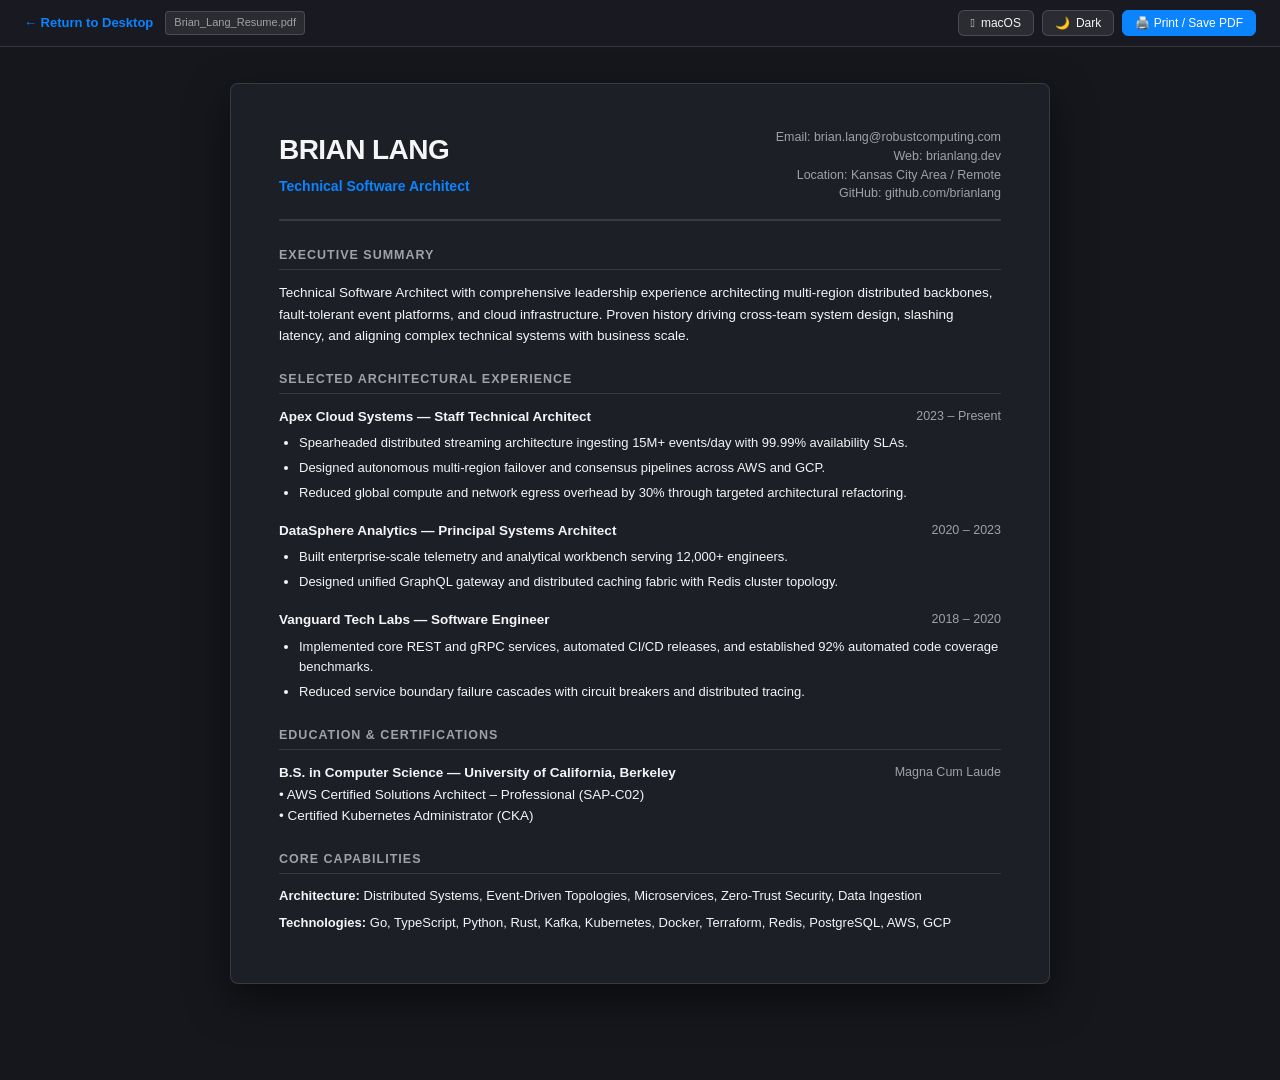
==== assets/resume-placeholder.html @ 660c37dd "BPL - Update location to Kansas City Area" ====
<!DOCTYPE html>
<html lang="en" data-os="macos" data-theme="dark">
<head>
  <meta charset="UTF-8">
  <meta name="viewport" content="width=device-width, initial-scale=1.0">
  <title>Brian Lang - Resume / Curriculum Vitae</title>
  <style>
    /* Theme variables matching main portfolio */
    :root, [data-theme="dark"] {
      --bg: #15171c;
      --paper-bg: #1c1f26;
      --text: #F5F5F7;
      --muted: #A1A1A6;
      --border: rgba(255, 255, 255, 0.12);
      --accent: #0A84FF;
      --bar-bg: rgba(26, 28, 35, 0.85);
      --btn-bg: rgba(255, 255, 255, 0.08);
      --btn-border: rgba(255, 255, 255, 0.15);
      --shadow: 0 16px 40px rgba(0, 0, 0, 0.5);
    }
    [data-theme="light"] {
      --bg: #F0F2F5;
      --paper-bg: #FFFFFF;
      --text: #1D1D1F;
      --muted: #6E6E73;
      --border: #E5E5EA;
      --accent: #0071E3;
      --bar-bg: rgba(255, 255, 255, 0.85);
      --btn-bg: rgba(0, 0, 0, 0.05);
      --btn-border: rgba(0, 0, 0, 0.12);
      --shadow: 0 12px 32px rgba(0, 0, 0, 0.12);
    }

    /* OS Specific Fonts & Accents */
    [data-os="macos"] {
      font-family: -apple-system, BlinkMacSystemFont, "SF Pro Text", "Helvetica Neue", sans-serif;
      --accent: #0A84FF;
    }
    [data-os="windows"] {
      font-family: "Segoe UI Variable", "Segoe UI", sans-serif;
      --accent: #0078D4;
    }
    [data-os="fedora"] {
      font-family: "Cantarell", -apple-system, sans-serif;
      --accent: #3584E4;
    }

    * { box-sizing: border-box; margin: 0; padding: 0; transition: background 0.2s ease, color 0.2s ease; }
    
    body {
      background: var(--bg);
      color: var(--text);
      line-height: 1.6;
      padding-bottom: 60px;
    }

    /* Fixed Top Control Bar with OS & Theme Switchers */
    .top-control-bar {
      position: sticky;
      top: 0;
      z-index: 100;
      background: var(--bar-bg);
      backdrop-filter: blur(20px);
      -webkit-backdrop-filter: blur(20px);
      border-bottom: 1px solid var(--border);
      padding: 10px 24px;
      display: flex;
      justify-content: space-between;
      align-items: center;
      flex-wrap: wrap;
      gap: 12px;
    }

    .bar-left {
      display: flex;
      align-items: center;
      gap: 12px;
    }

    .back-link {
      color: var(--accent);
      text-decoration: none;
      font-weight: 600;
      font-size: 13px;
      display: inline-flex;
      align-items: center;
      gap: 4px;
    }
    .back-link:hover { text-decoration: underline; }

    .doc-pill {
      font-size: 11px;
      padding: 2px 8px;
      border-radius: 4px;
      background: var(--btn-bg);
      border: 1px solid var(--btn-border);
      color: var(--muted);
    }

    .bar-right {
      display: flex;
      align-items: center;
      gap: 8px;
    }

    .control-btn {
      background: var(--btn-bg);
      border: 1px solid var(--btn-border);
      color: var(--text);
      padding: 5px 12px;
      border-radius: 6px;
      cursor: pointer;
      font-size: 12px;
      font-weight: 500;
      display: inline-flex;
      align-items: center;
      gap: 6px;
    }
    .control-btn:hover {
      background: rgba(255, 255, 255, 0.15);
    }
    [data-theme="light"] .control-btn:hover {
      background: rgba(0, 0, 0, 0.08);
    }

    .control-btn.primary {
      background: var(--accent);
      border-color: var(--accent);
      color: #fff;
    }

    /* Resume Document Layout */
    .document-container {
      max-width: 820px;
      margin: 36px auto;
      padding: 44px 48px;
      background: var(--paper-bg);
      border: 1px solid var(--border);
      border-radius: 8px;
      box-shadow: var(--shadow);
      font-size: 13.5px;
    }

    .header {
      display: flex;
      justify-content: space-between;
      border-bottom: 2px solid var(--border);
      padding-bottom: 16px;
      margin-bottom: 24px;
      flex-wrap: wrap;
      gap: 16px;
    }

    h1 {
      margin: 0;
      font-size: 28px;
      letter-spacing: -0.02em;
    }

    .title {
      font-size: 14px;
      color: var(--accent);
      font-weight: 600;
      margin-top: 2px;
    }

    .contact-info {
      font-size: 12.5px;
      color: var(--muted);
      text-align: right;
      line-height: 1.5;
    }

    h2 {
      font-size: 12.5px;
      letter-spacing: 0.08em;
      text-transform: uppercase;
      color: var(--muted);
      border-bottom: 1px solid var(--border);
      padding-bottom: 4px;
      margin-top: 22px;
      margin-bottom: 12px;
    }

    .job { margin-bottom: 16px; }
    .job-head { display: flex; justify-content: space-between; font-weight: 600; font-size: 13.5px; }
    .job-head span { color: var(--muted); font-weight: normal; font-size: 12.5px; }
    ul { margin: 6px 0; padding-left: 20px; font-size: 13px; color: var(--text); }
    li { margin-bottom: 4px; }
    .skills-line { font-size: 13px; margin-bottom: 6px; }

    @media print {
      .top-control-bar { display: none; }
      body { margin: 0; padding: 0; background: #FFF; color: #000; }
      .document-container { margin: 0; padding: 0; border: none; box-shadow: none; max-width: 100%; }
    }
  </style>
</head>
<body>

  <!-- Sticky Top Control Bar with OS & Theme Switchers -->
  <div class="top-control-bar">
    <div class="bar-left">
      <a href="../index.html" class="back-link">&larr; Return to Desktop</a>
      <span class="doc-pill">Brian_Lang_Resume.pdf</span>
    </div>

    <div class="bar-right">
      <!-- OS Switcher Pill -->
      <button class="control-btn" id="resume-os-btn" title="Cycle Operating System Theme (macOS → Windows 11 → Fedora GNOME)">
        <span id="os-icon"></span>
        <span id="os-label">macOS</span>
      </button>

      <!-- Theme Switcher Pill -->
      <button class="control-btn" id="resume-theme-btn" title="Toggle Light / Dark Mode">
        <span id="theme-icon">🌙</span>
        <span id="theme-label">Dark</span>
      </button>

      <!-- Print Button -->
      <button class="control-btn primary" onclick="window.print()">
        🖨️ Print / Save PDF
      </button>
    </div>
  </div>

  <main class="document-container">
    <div class="header">
      <div>
        <h1>BRIAN LANG</h1>
        <div class="title">Technical Software Architect</div>
      </div>
      <div class="contact-info">
        <div>Email: brian.lang@robustcomputing.com</div>
        <div>Web: brianlang.dev</div>
        <div>Location: Kansas City Area / Remote</div>
        <div>GitHub: github.com/brianlang</div>
      </div>
    </div>

    <h2>Executive Summary</h2>
    <p>
      Technical Software Architect with comprehensive leadership experience architecting multi-region distributed backbones,
      fault-tolerant event platforms, and cloud infrastructure. Proven history driving cross-team system design, slashing latency,
      and aligning complex technical systems with business scale.
    </p>

    <h2>Selected Architectural Experience</h2>
    <div class="job">
      <div class="job-head">
        <div>Apex Cloud Systems — Staff Technical Architect</div>
        <span>2023 – Present</span>
      </div>
      <ul>
        <li>Spearheaded distributed streaming architecture ingesting 15M+ events/day with 99.99% availability SLAs.</li>
        <li>Designed autonomous multi-region failover and consensus pipelines across AWS and GCP.</li>
        <li>Reduced global compute and network egress overhead by 30% through targeted architectural refactoring.</li>
      </ul>
    </div>

    <div class="job">
      <div class="job-head">
        <div>DataSphere Analytics — Principal Systems Architect</div>
        <span>2020 – 2023</span>
      </div>
      <ul>
        <li>Built enterprise-scale telemetry and analytical workbench serving 12,000+ engineers.</li>
        <li>Designed unified GraphQL gateway and distributed caching fabric with Redis cluster topology.</li>
      </ul>
    </div>

    <div class="job">
      <div class="job-head">
        <div>Vanguard Tech Labs — Software Engineer</div>
        <span>2018 – 2020</span>
      </div>
      <ul>
        <li>Implemented core REST and gRPC services, automated CI/CD releases, and established 92% automated code coverage benchmarks.</li>
        <li>Reduced service boundary failure cascades with circuit breakers and distributed tracing.</li>
      </ul>
    </div>

    <h2>Education &amp; Certifications</h2>
    <div class="job">
      <div class="job-head">
        <div>B.S. in Computer Science — University of California, Berkeley</div>
        <span>Magna Cum Laude</span>
      </div>
      <div>• AWS Certified Solutions Architect – Professional (SAP-C02)</div>
      <div>• Certified Kubernetes Administrator (CKA)</div>
    </div>

    <h2>Core Capabilities</h2>
    <div class="skills-line"><strong>Architecture:</strong> Distributed Systems, Event-Driven Topologies, Microservices, Zero-Trust Security, Data Ingestion</div>
    <div class="skills-line"><strong>Technologies:</strong> Go, TypeScript, Python, Rust, Kafka, Kubernetes, Docker, Terraform, Redis, PostgreSQL, AWS, GCP</div>
  </main>

  <script>
    (function () {
      const OS_KEY = 'portfolio-os-preference';
      const THEME_KEY = 'portfolio-theme-preference';
      const OS_LIST = ['macos', 'windows', 'fedora'];
      const html = document.documentElement;

      const osBtn = document.getElementById('resume-os-btn');
      const osIcon = document.getElementById('os-icon');
      const osLabel = document.getElementById('os-label');

      const themeBtn = document.getElementById('resume-theme-btn');
      const themeIcon = document.getElementById('theme-icon');
      const themeLabel = document.getElementById('theme-label');

      function applyOS(os) {
        html.setAttribute('data-os', os);
        localStorage.setItem(OS_KEY, os);
        if (os === 'macos') {
          osIcon.textContent = '';
          osLabel.textContent = 'macOS';
        } else if (os === 'windows') {
          osIcon.textContent = '🪟';
          osLabel.textContent = 'Windows 11';
        } else {
          osIcon.textContent = '🔵';
          osLabel.textContent = 'Fedora GNOME';
        }
      }

      function applyTheme(theme) {
        html.setAttribute('data-theme', theme);
        localStorage.setItem(THEME_KEY, theme);
        const isDark = theme === 'dark';
        themeIcon.textContent = isDark ? '🌙' : '☀️';
        themeLabel.textContent = isDark ? 'Dark' : 'Light';
      }

      function cycleOS() {
        const cur = html.getAttribute('data-os') || 'macos';
        const next = OS_LIST[(OS_LIST.indexOf(cur) + 1) % OS_LIST.length];
        applyOS(next);
      }

      function toggleTheme() {
        const cur = html.getAttribute('data-theme') || 'dark';
        applyTheme(cur === 'dark' ? 'light' : 'dark');
      }

      osBtn.addEventListener('click', cycleOS);
      themeBtn.addEventListener('click', toggleTheme);

      // Load saved preferences
      applyOS(localStorage.getItem(OS_KEY) || 'macos');
      applyTheme(localStorage.getItem(THEME_KEY) || 'dark');
    })();
  </script>
</body>
</html>
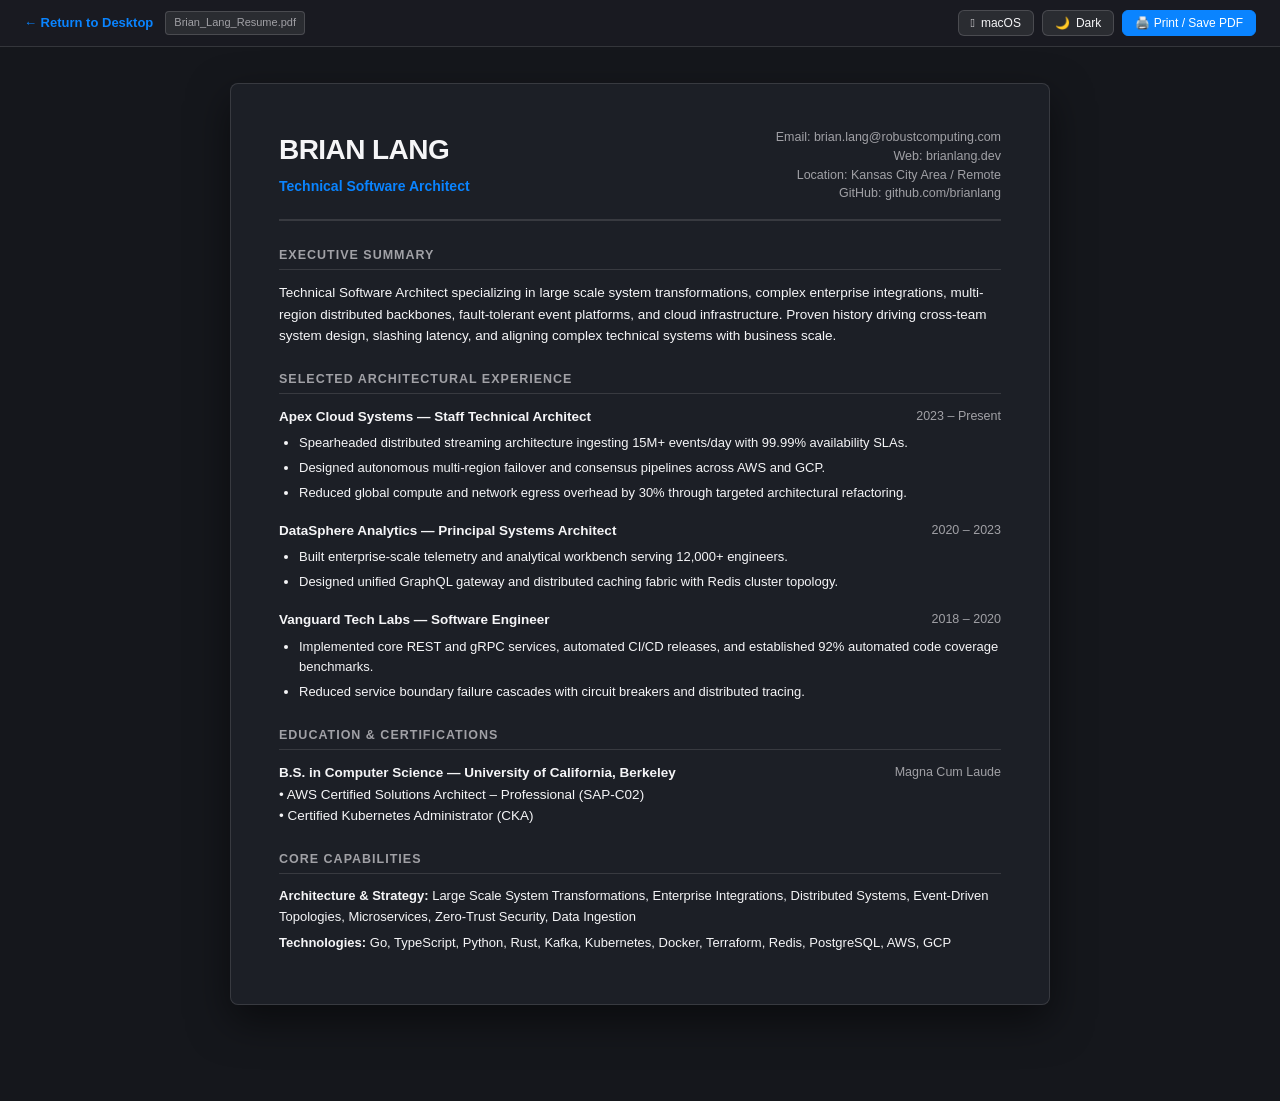
==== commit eb2a642e: "BPL - Update specialization to include large scale system transformations and integrations" ====
--- a/assets/resume-placeholder.html
+++ b/assets/resume-placeholder.html
@@ -241,9 +241,9 @@
 
     <h2>Executive Summary</h2>
     <p>
-      Technical Software Architect with comprehensive leadership experience architecting multi-region distributed backbones,
-      fault-tolerant event platforms, and cloud infrastructure. Proven history driving cross-team system design, slashing latency,
-      and aligning complex technical systems with business scale.
+      Technical Software Architect specializing in large scale system transformations, complex enterprise integrations,
+      multi-region distributed backbones, fault-tolerant event platforms, and cloud infrastructure. Proven history driving
+      cross-team system design, slashing latency, and aligning complex technical systems with business scale.
     </p>
 
     <h2>Selected Architectural Experience</h2>
@@ -292,7 +292,7 @@
     </div>
 
     <h2>Core Capabilities</h2>
-    <div class="skills-line"><strong>Architecture:</strong> Distributed Systems, Event-Driven Topologies, Microservices, Zero-Trust Security, Data Ingestion</div>
+    <div class="skills-line"><strong>Architecture &amp; Strategy:</strong> Large Scale System Transformations, Enterprise Integrations, Distributed Systems, Event-Driven Topologies, Microservices, Zero-Trust Security, Data Ingestion</div>
     <div class="skills-line"><strong>Technologies:</strong> Go, TypeScript, Python, Rust, Kafka, Kubernetes, Docker, Terraform, Redis, PostgreSQL, AWS, GCP</div>
   </main>
 
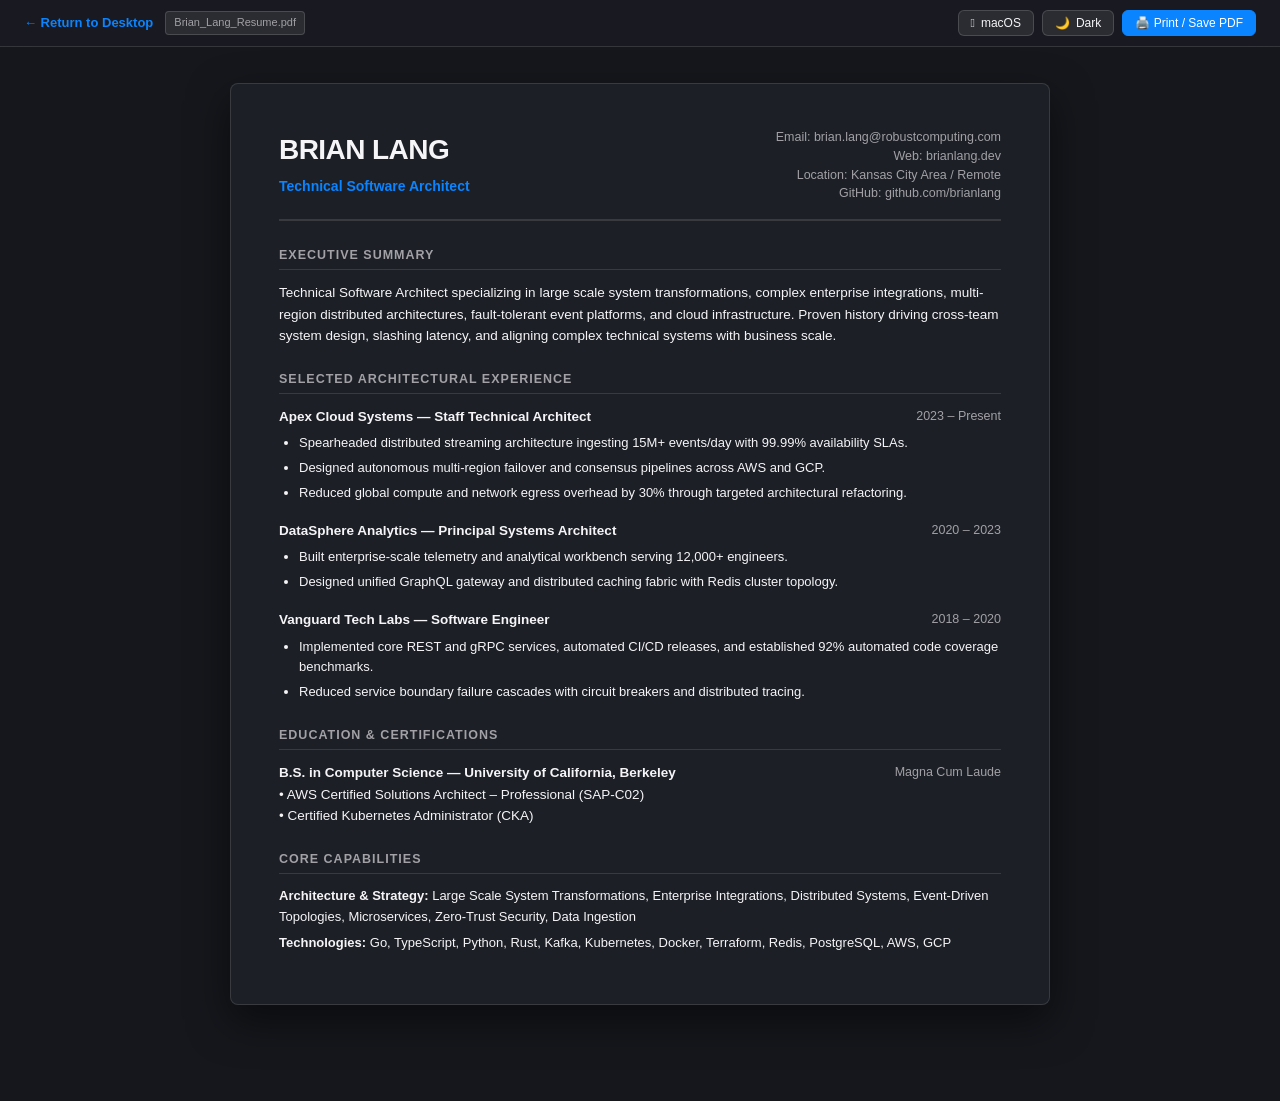
==== commit 7ed7cf1d: "BPL - Remove mentions of distributed backbones" ====
--- a/assets/resume-placeholder.html
+++ b/assets/resume-placeholder.html
@@ -242,7 +242,7 @@
     <h2>Executive Summary</h2>
     <p>
       Technical Software Architect specializing in large scale system transformations, complex enterprise integrations,
-      multi-region distributed backbones, fault-tolerant event platforms, and cloud infrastructure. Proven history driving
+      multi-region distributed architectures, fault-tolerant event platforms, and cloud infrastructure. Proven history driving
       cross-team system design, slashing latency, and aligning complex technical systems with business scale.
     </p>
 
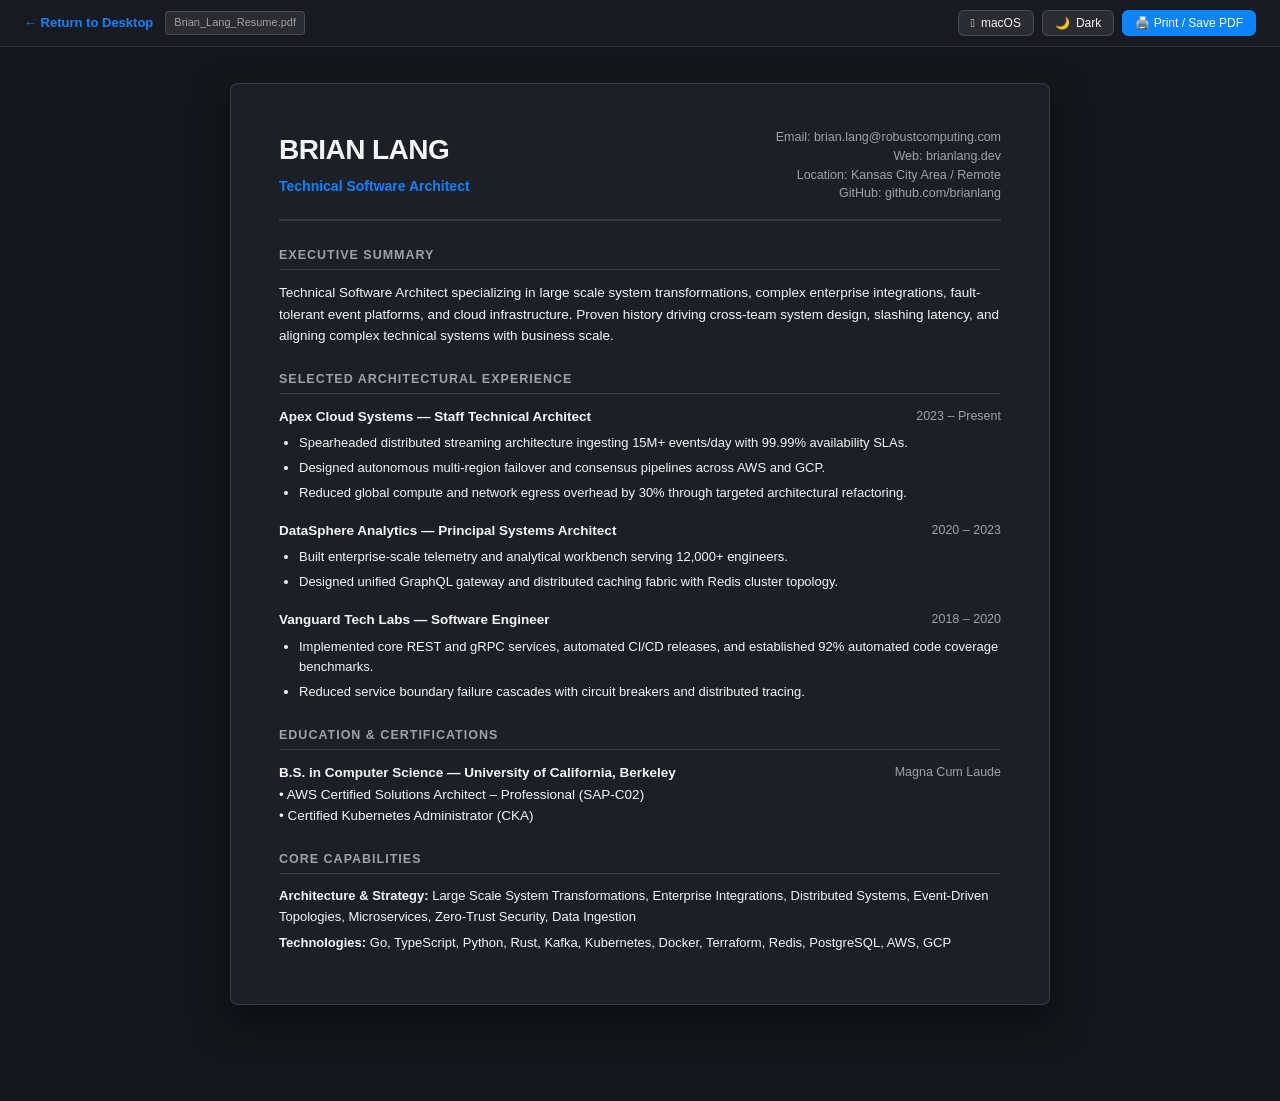
==== commit 6da727a3: "BPL - Remove references to resilient distributed architectures" ====
--- a/assets/resume-placeholder.html
+++ b/assets/resume-placeholder.html
@@ -242,8 +242,8 @@
     <h2>Executive Summary</h2>
     <p>
       Technical Software Architect specializing in large scale system transformations, complex enterprise integrations,
-      multi-region distributed architectures, fault-tolerant event platforms, and cloud infrastructure. Proven history driving
-      cross-team system design, slashing latency, and aligning complex technical systems with business scale.
+      fault-tolerant event platforms, and cloud infrastructure. Proven history driving cross-team system design, slashing latency,
+      and aligning complex technical systems with business scale.
     </p>
 
     <h2>Selected Architectural Experience</h2>
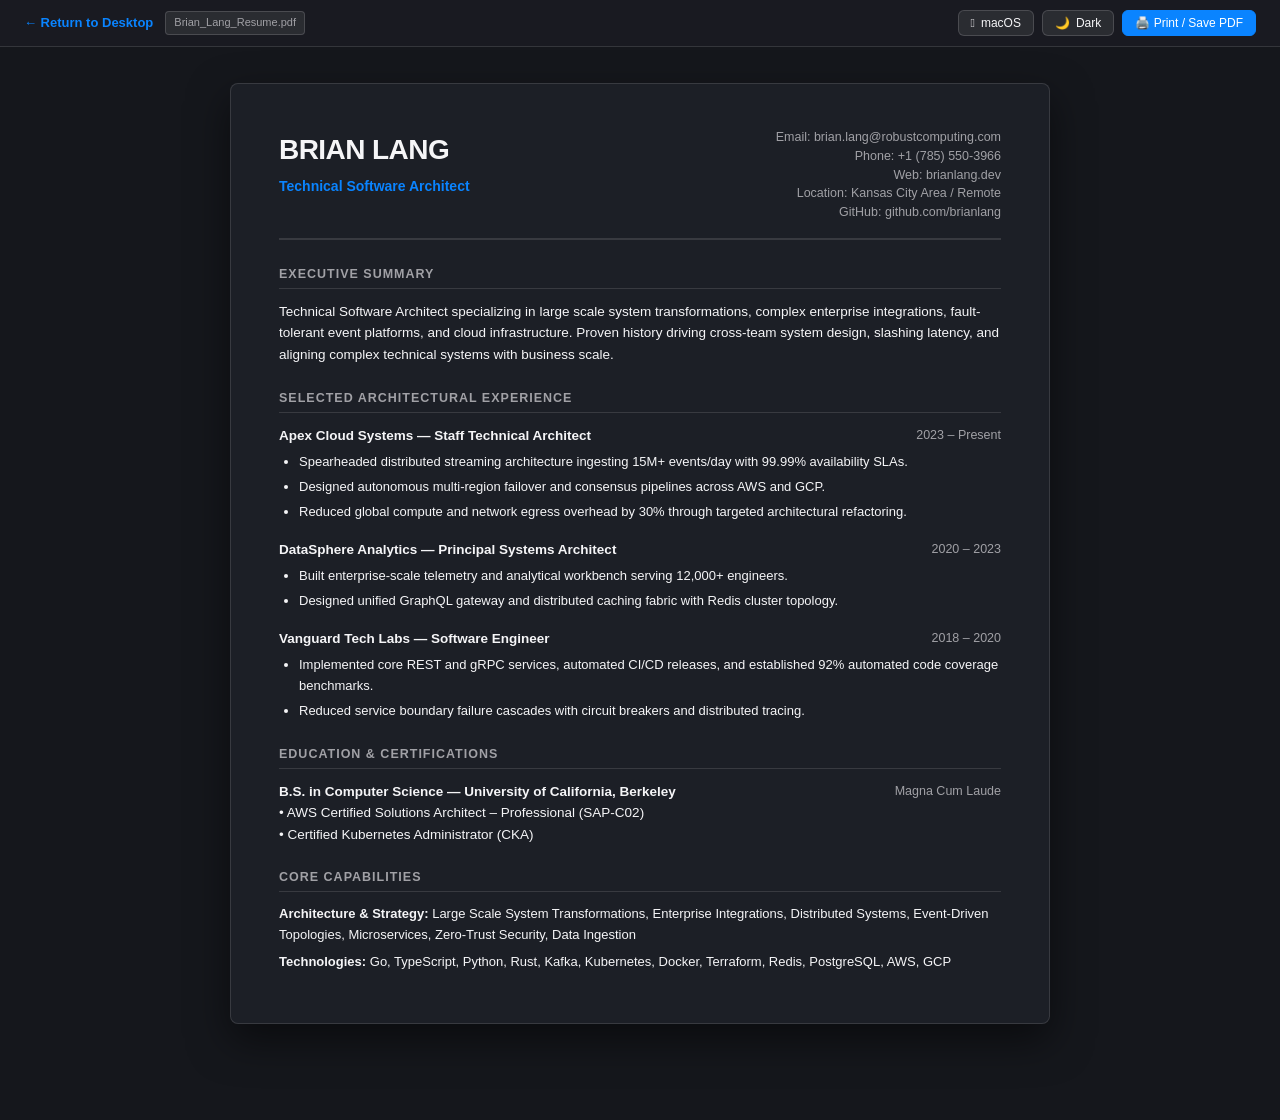
==== commit a49ee362: "BPL - Add phone contact information to contact section" ====
--- a/assets/resume-placeholder.html
+++ b/assets/resume-placeholder.html
@@ -233,6 +233,7 @@
       </div>
       <div class="contact-info">
         <div>Email: brian.lang@robustcomputing.com</div>
+        <div>Phone: +1 (785) 550-3966</div>
         <div>Web: brianlang.dev</div>
         <div>Location: Kansas City Area / Remote</div>
         <div>GitHub: github.com/brianlang</div>
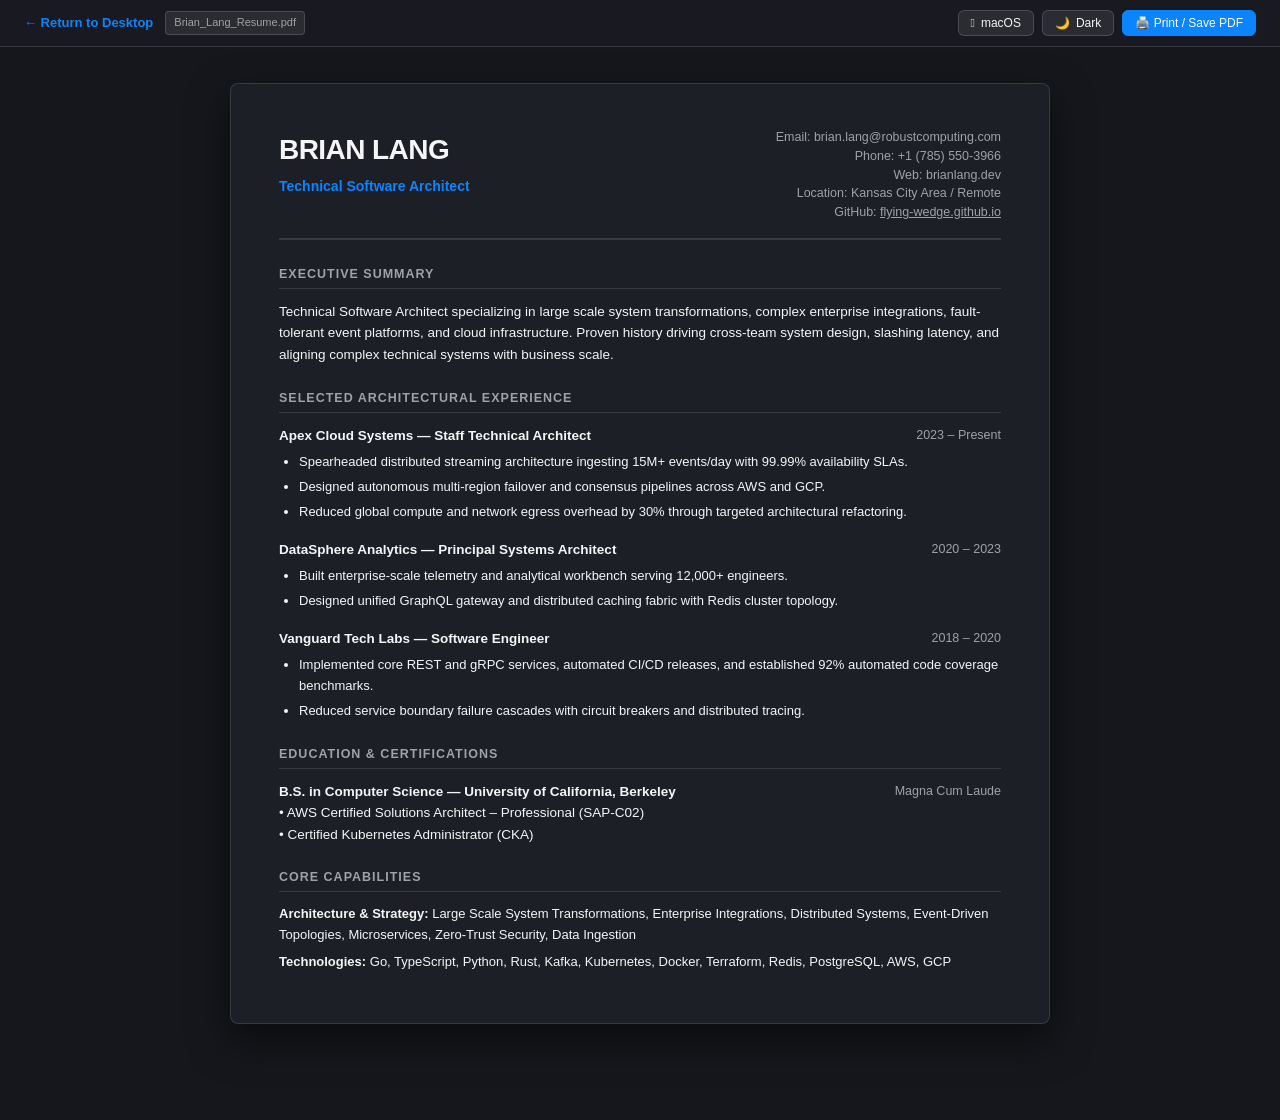
==== commit e7da874e: "BPL - Update GitHub links to https://flying-wedge.github.io/" ====
--- a/assets/resume-placeholder.html
+++ b/assets/resume-placeholder.html
@@ -236,7 +236,7 @@
         <div>Phone: +1 (785) 550-3966</div>
         <div>Web: brianlang.dev</div>
         <div>Location: Kansas City Area / Remote</div>
-        <div>GitHub: github.com/brianlang</div>
+        <div>GitHub: <a href="https://flying-wedge.github.io/" target="_blank" rel="noopener noreferrer" style="color: inherit; text-decoration: underline;">flying-wedge.github.io</a></div>
       </div>
     </div>
 
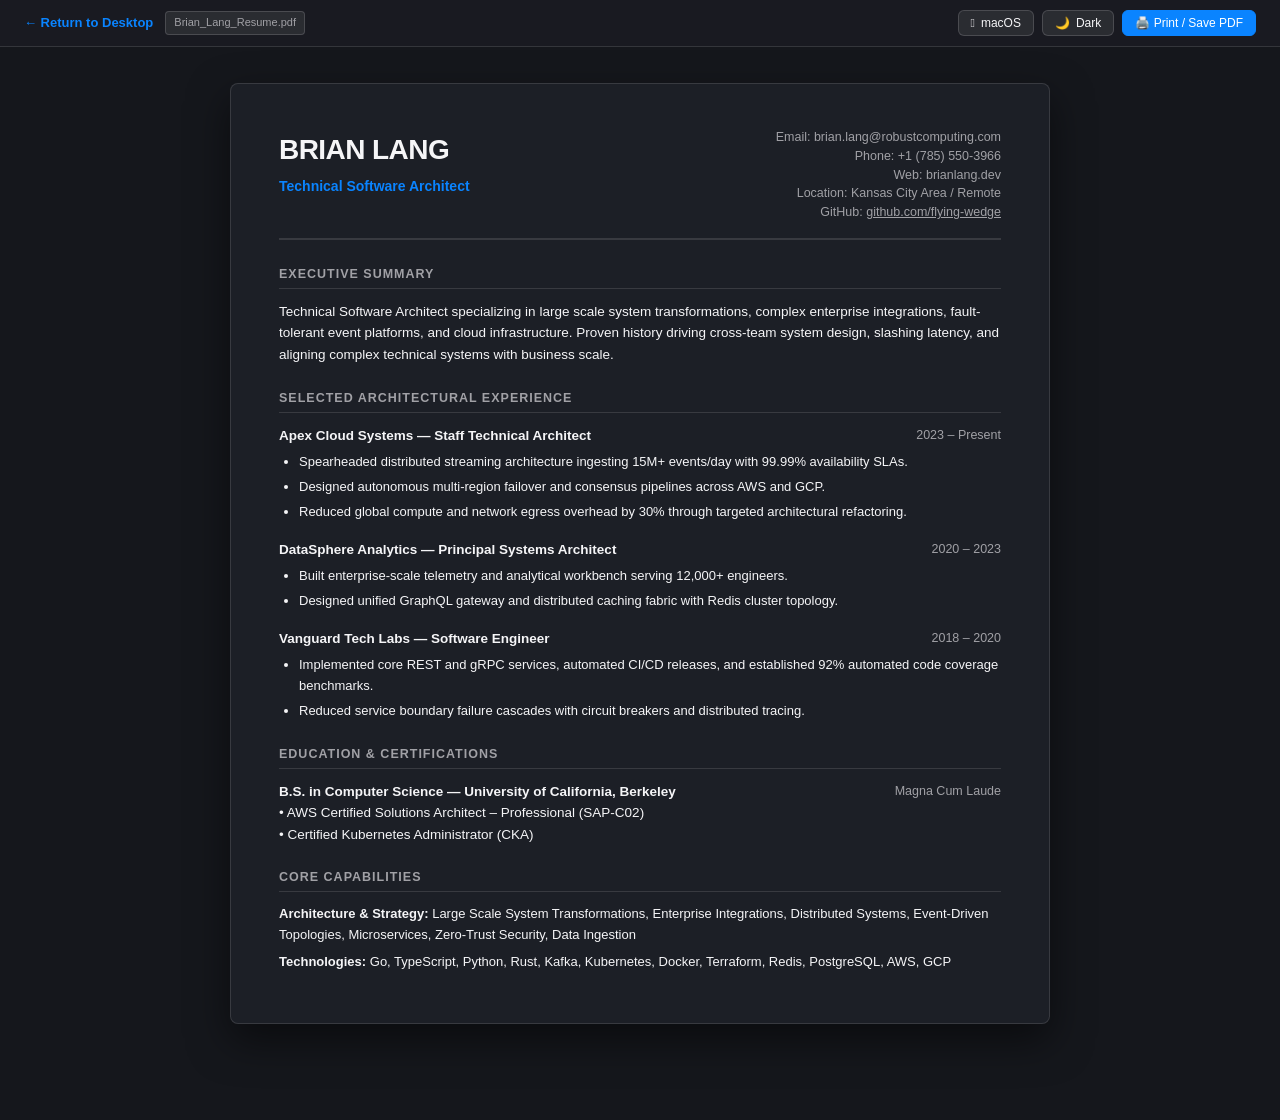
==== commit 62f52e56: "BPL - Update GitHub link to https://github.com/flying-wedge" ====
--- a/assets/resume-placeholder.html
+++ b/assets/resume-placeholder.html
@@ -236,7 +236,7 @@
         <div>Phone: +1 (785) 550-3966</div>
         <div>Web: brianlang.dev</div>
         <div>Location: Kansas City Area / Remote</div>
-        <div>GitHub: <a href="https://flying-wedge.github.io/" target="_blank" rel="noopener noreferrer" style="color: inherit; text-decoration: underline;">flying-wedge.github.io</a></div>
+        <div>GitHub: <a href="https://github.com/flying-wedge" target="_blank" rel="noopener noreferrer" style="color: inherit; text-decoration: underline;">github.com/flying-wedge</a></div>
       </div>
     </div>
 
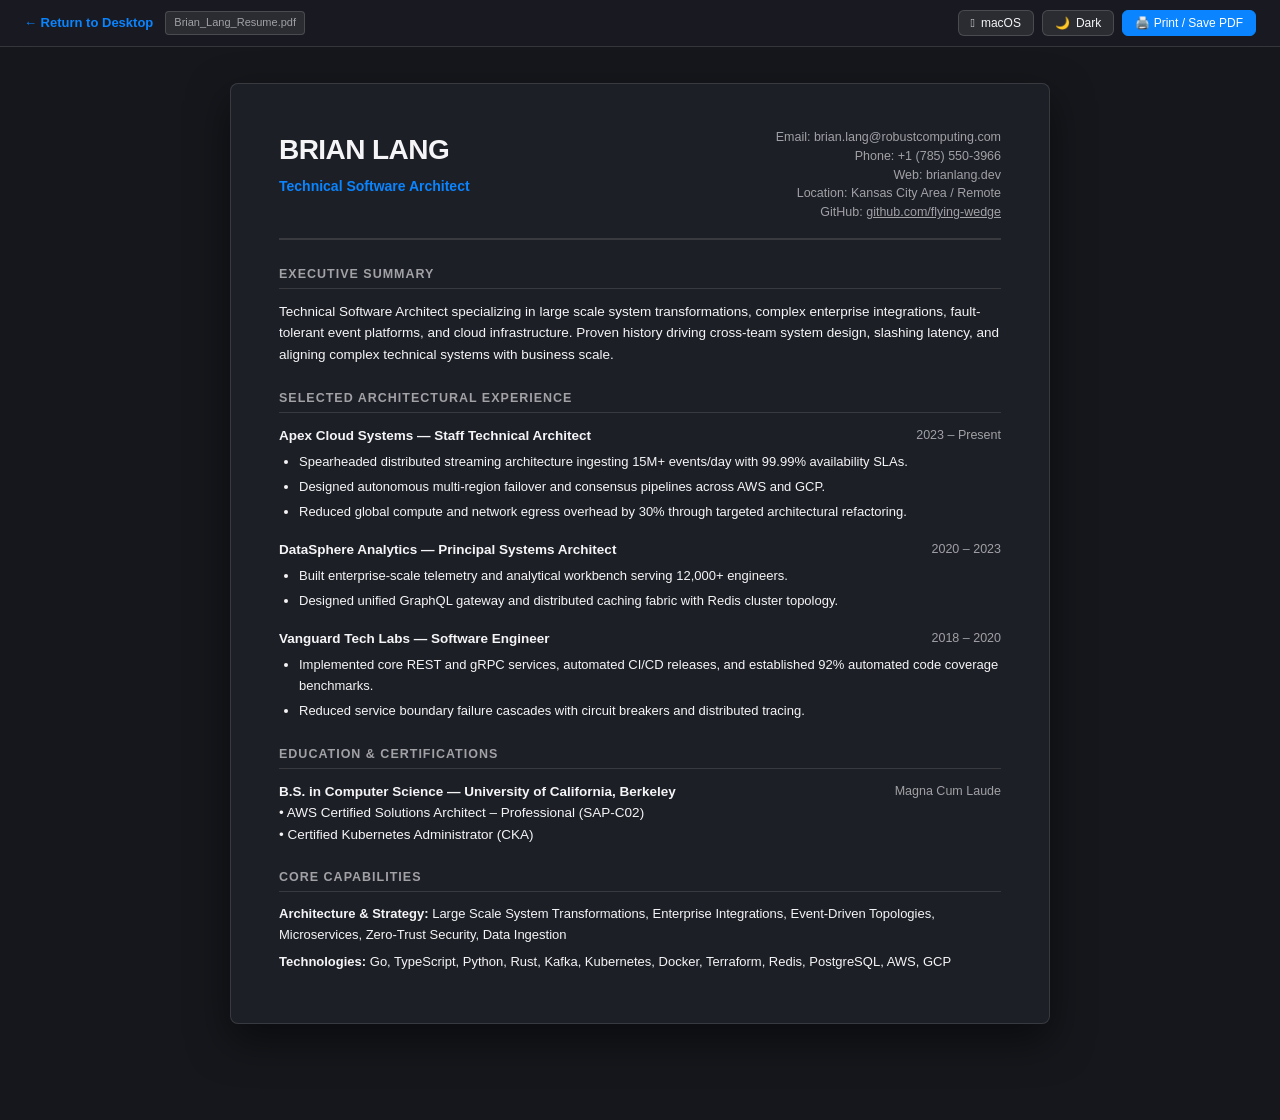
==== commit 0b7af46c: "BPL - Remove all references to distributed systems" ====
--- a/assets/resume-placeholder.html
+++ b/assets/resume-placeholder.html
@@ -293,7 +293,7 @@
     </div>
 
     <h2>Core Capabilities</h2>
-    <div class="skills-line"><strong>Architecture &amp; Strategy:</strong> Large Scale System Transformations, Enterprise Integrations, Distributed Systems, Event-Driven Topologies, Microservices, Zero-Trust Security, Data Ingestion</div>
+    <div class="skills-line"><strong>Architecture &amp; Strategy:</strong> Large Scale System Transformations, Enterprise Integrations, Event-Driven Topologies, Microservices, Zero-Trust Security, Data Ingestion</div>
     <div class="skills-line"><strong>Technologies:</strong> Go, TypeScript, Python, Rust, Kafka, Kubernetes, Docker, Terraform, Redis, PostgreSQL, AWS, GCP</div>
   </main>
 
